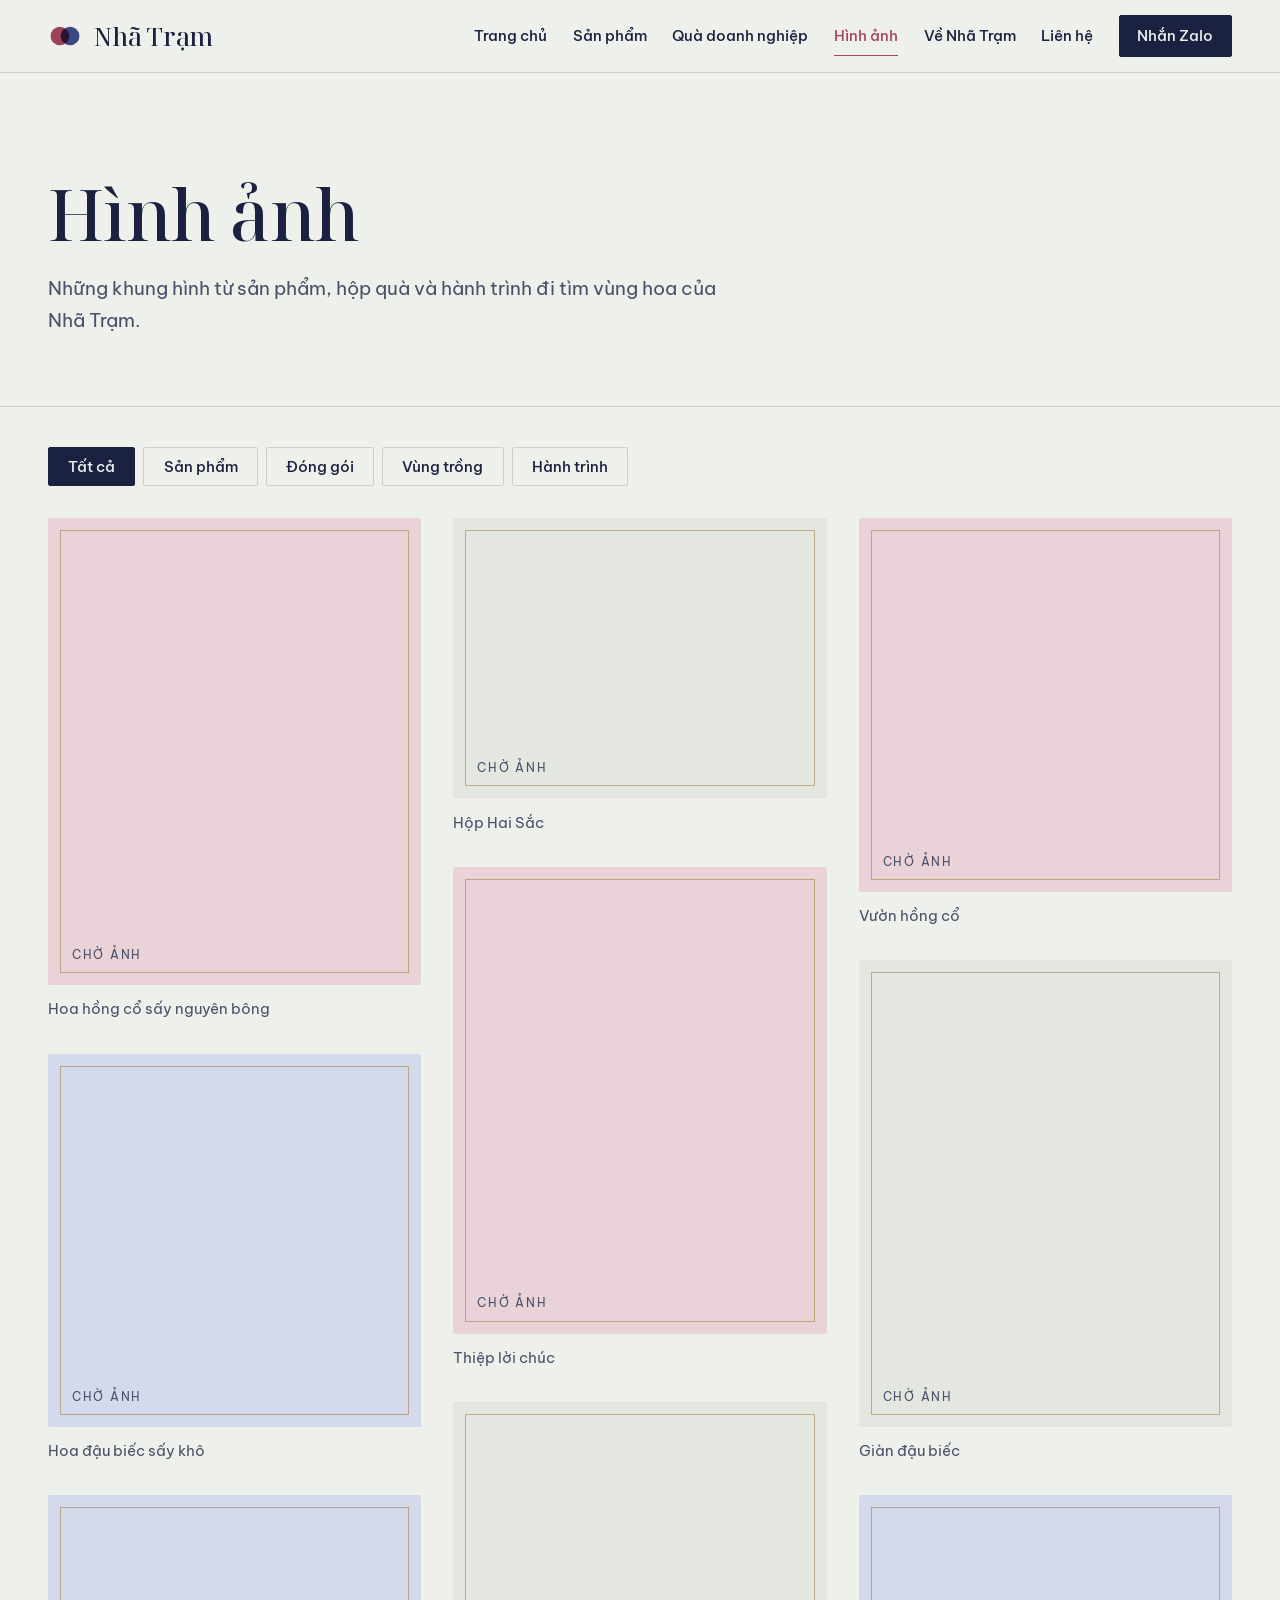
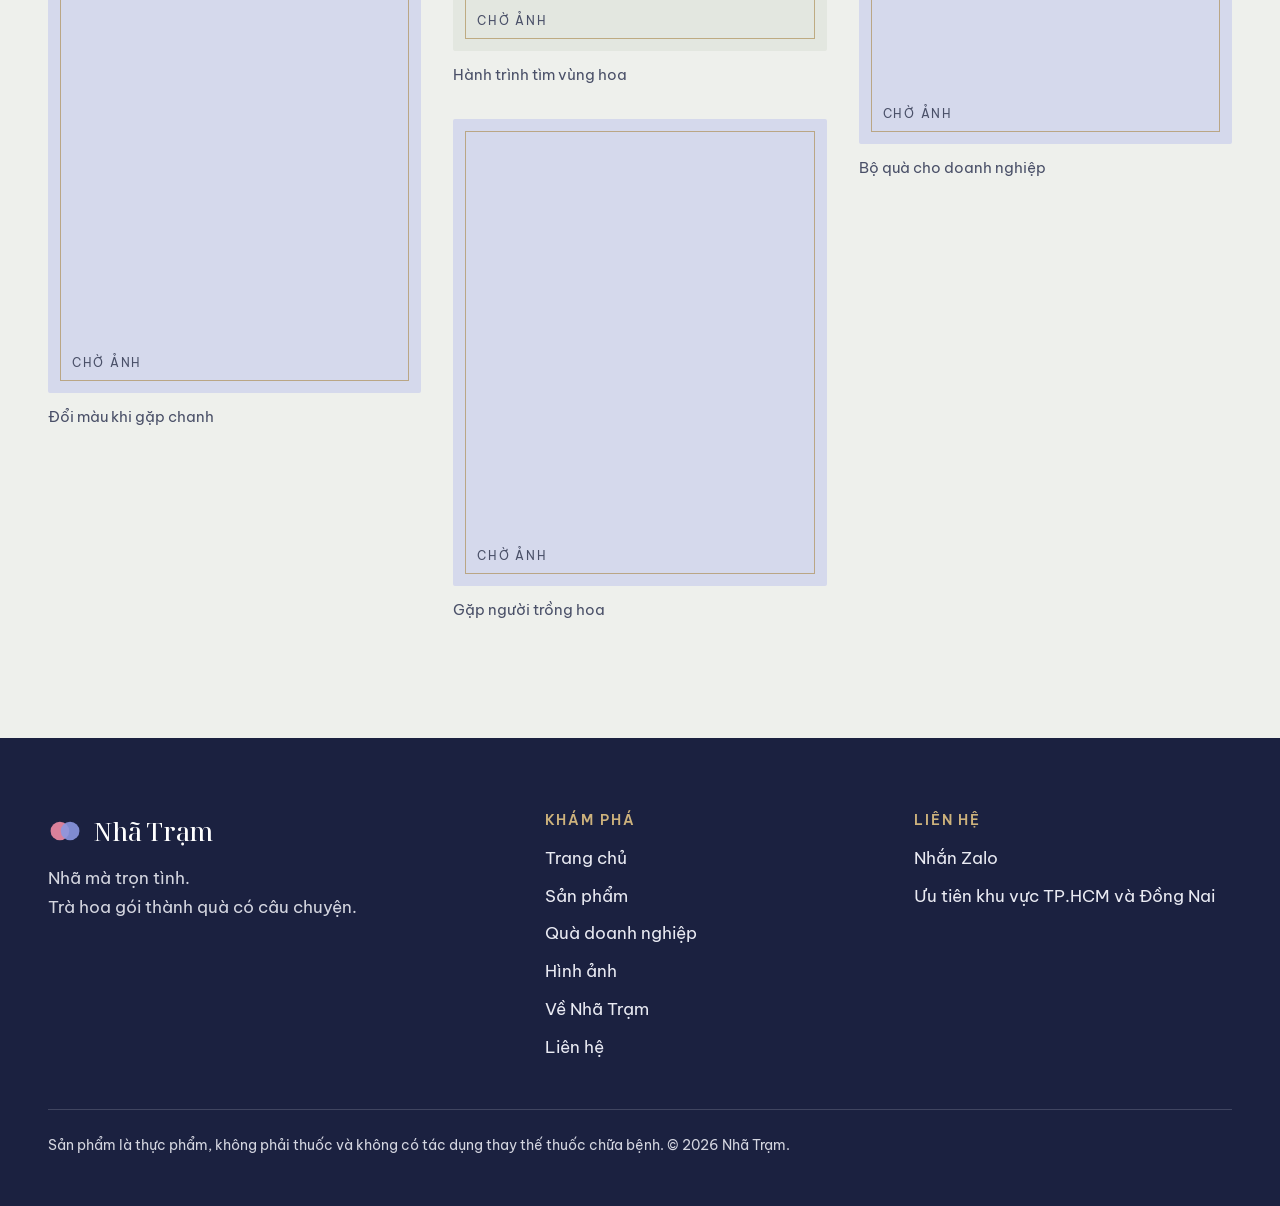
==== hinh-anh.html @ 6c9ca7e7 "Thêm website Nhã Trạm (6 trang) Co-Authored-By: Claude Sonnet 5.5 <noreply@anthropic.com> Claude-Ses" ====
<!doctype html>
<html lang="vi">
<head>
<meta charset="utf-8">
<meta name="viewport" content="width=device-width,initial-scale=1">
<title>Hình ảnh · Nhã Trạm</title>
<meta name="description" content="Hình ảnh sản phẩm, hộp quà và hành trình của Nhã Trạm.">
<meta name="theme-color" content="#EEF0EC">
<link rel="icon" href="data:image/svg+xml,%3Csvg xmlns='http://www.w3.org/2000/svg' viewBox='0 0 40 40'%3E%3Ccircle cx='14' cy='20' r='11' fill='%23A5455F'/%3E%3Ccircle cx='26' cy='20' r='11' fill='%232F3A86' fill-opacity='.85'/%3E%3C/svg%3E">
<link rel="preconnect" href="https://fonts.googleapis.com"><link rel="preconnect" href="https://fonts.gstatic.com" crossorigin>
<link rel="stylesheet" href="https://fonts.googleapis.com/css2?family=Be+Vietnam+Pro:wght@400;500;600&family=Noto+Serif+Display:ital,wght@0,400;0,500;0,600;1,400;1,500&display=swap">
<link rel="stylesheet" href="css/main.css">
</head>
<body>
<a class="skip" href="#main">Bỏ qua điều hướng</a>
<header class="site-header"><div class="wrap bar">
  <a class="brand" href="index.html" aria-label="Nhã Trạm, về trang chủ"><svg viewBox="0 0 40 40" width="34" height="34" aria-hidden="true"><circle cx="14" cy="20" r="11" fill="#A5455F" style="mix-blend-mode:multiply"/><circle cx="26" cy="20" r="11" fill="#2F3A86" style="mix-blend-mode:multiply" opacity=".92"/></svg><span>Nhã Trạm</span></a>
  <button class="menu-btn" aria-expanded="false" aria-controls="nav" aria-label="Mở menu"><svg viewBox="0 0 24 24" fill="none" stroke="currentColor" stroke-width="1.6" stroke-linecap="round" aria-hidden="true"><path d="M4 8h16M4 16h16"/></svg></button>
  <nav class="nav" id="nav" aria-label="Điều hướng chính"><a href="index.html">Trang chủ</a><a href="san-pham.html">Sản phẩm</a><a href="qua-doanh-nghiep.html">Quà doanh nghiệp</a><a href="hinh-anh.html" aria-current="page">Hình ảnh</a><a href="ve-nha-tram.html">Về Nhã Trạm</a><a href="lien-he.html">Liên hệ</a><a class="btn" href="lien-he.html#soan-tin" data-zalo>Nhắn Zalo</a></nav>
</div></header>
<main id="main">

<section class="page-head"><div class="wrap"><h1>Hình ảnh</h1>
  <p class="lede">Những khung hình từ sản phẩm, hộp quà và hành trình đi tìm vùng hoa của Nhã Trạm.</p></div></section>
<section class="section" style="padding-top:2.5rem"><div class="wrap">
  <div class="filters" role="group" aria-label="Lọc hình ảnh">
    <button data-f="all" aria-pressed="true">Tất cả</button><button data-f="sp" aria-pressed="false">Sản phẩm</button><button data-f="dg" aria-pressed="false">Đóng gói</button><button data-f="vt" aria-pressed="false">Vùng trồng</button><button data-f="ht" aria-pressed="false">Hành trình</button>
  </div>
  <div class="gallery"><figure data-c="sp"><div class="frame t-rose" style="--ar:4/5"><img src="images/g-hong-co.jpg" alt="Hoa hồng cổ sấy nguyên bông" loading="lazy" onerror="this.remove()"><span class="slot">Chờ ảnh</span></div><figcaption class="cap">Hoa hồng cổ sấy nguyên bông</figcaption></figure><figure data-c="sp"><div class="frame t-biec" style="--ar:1/1"><img src="images/g-dau-biec.jpg" alt="Hoa đậu biếc sấy khô" loading="lazy" onerror="this.remove()"><span class="slot">Chờ ảnh</span></div><figcaption class="cap">Hoa đậu biếc sấy khô</figcaption></figure><figure data-c="sp"><div class="frame t-biec" style="--ar:3/4"><img src="images/g-doi-mau.jpg" alt="Đổi màu khi gặp chanh" loading="lazy" onerror="this.remove()"><span class="slot">Chờ ảnh</span></div><figcaption class="cap">Đổi màu khi gặp chanh</figcaption></figure><figure data-c="dg"><div class="frame t-mist" style="--ar:4/3"><img src="images/g-hop.jpg" alt="Hộp Hai Sắc" loading="lazy" onerror="this.remove()"><span class="slot">Chờ ảnh</span></div><figcaption class="cap">Hộp Hai Sắc</figcaption></figure><figure data-c="dg"><div class="frame t-rose" style="--ar:4/5"><img src="images/g-thiep.jpg" alt="Thiệp lời chúc" loading="lazy" onerror="this.remove()"><span class="slot">Chờ ảnh</span></div><figcaption class="cap">Thiệp lời chúc</figcaption></figure><figure data-c="ht"><div class="frame t-mist" style="--ar:3/2"><img src="images/g-vlog-1.jpg" alt="Hành trình tìm vùng hoa" loading="lazy" onerror="this.remove()"><span class="slot">Chờ ảnh</span></div><figcaption class="cap">Hành trình tìm vùng hoa</figcaption></figure><figure data-c="ht"><div class="frame t-biec" style="--ar:4/5"><img src="images/g-vlog-2.jpg" alt="Gặp người trồng hoa" loading="lazy" onerror="this.remove()"><span class="slot">Chờ ảnh</span></div><figcaption class="cap">Gặp người trồng hoa</figcaption></figure><figure data-c="vt"><div class="frame t-rose" style="--ar:1/1"><img src="images/g-vuon-hong.jpg" alt="Vườn hồng cổ" loading="lazy" onerror="this.remove()"><span class="slot">Chờ ảnh</span></div><figcaption class="cap">Vườn hồng cổ</figcaption></figure><figure data-c="vt"><div class="frame t-mist" style="--ar:4/5"><img src="images/g-gian-dau.jpg" alt="Giàn đậu biếc" loading="lazy" onerror="this.remove()"><span class="slot">Chờ ảnh</span></div><figcaption class="cap">Giàn đậu biếc</figcaption></figure><figure data-c="dg"><div class="frame t-biec" style="--ar:3/2"><img src="images/g-doanh-nghiep.jpg" alt="Bộ quà cho doanh nghiệp" loading="lazy" onerror="this.remove()"><span class="slot">Chờ ảnh</span></div><figcaption class="cap">Bộ quà cho doanh nghiệp</figcaption></figure></div>
</div></section>
<dialog class="lb" id="lb" aria-label="Xem ảnh"><button aria-label="Đóng">×</button><img alt=""><p></p></dialog>
</main>
<footer class="site-footer on-dark"><div class="wrap">
  <div class="foot-grid">
    <div><a class="brand" href="index.html"><svg viewBox="0 0 40 40" width="34" height="34" aria-hidden="true"><circle cx="14" cy="20" r="11" fill="#A5455F" style="mix-blend-mode:multiply"/><circle cx="26" cy="20" r="11" fill="#2F3A86" style="mix-blend-mode:multiply" opacity=".92"/></svg><span>Nhã Trạm</span></a><p>Nhã mà trọn tình.<br>Trà hoa gói thành quà có câu chuyện.</p></div>
    <div><h4>Khám phá</h4><ul><li><a href="index.html">Trang chủ</a></li><li><a href="san-pham.html">Sản phẩm</a></li><li><a href="qua-doanh-nghiep.html">Quà doanh nghiệp</a></li><li><a href="hinh-anh.html">Hình ảnh</a></li><li><a href="ve-nha-tram.html">Về Nhã Trạm</a></li><li><a href="lien-he.html">Liên hệ</a></li></ul></div>
    <div><h4>Liên hệ</h4><ul>
      <li><a href="lien-he.html#soan-tin" data-zalo>Nhắn Zalo</a></li>
      <li><a href="#" data-messenger>Messenger</a></li>
      <li><a href="#" data-phone></a></li>
      <li><a href="#" data-email></a></li>
      <li>Ưu tiên khu vực TP.HCM và Đồng Nai</li></ul></div>
  </div>
  <p class="legal">Sản phẩm là thực phẩm, không phải thuốc và không có tác dụng thay thế thuốc chữa bệnh. © <span id="year">2026</span> Nhã Trạm.</p>
</div></footer>
<script src="js/config.js"></script>
<script src="js/main.js"></script>
</body>
</html>
---- css/main.css ----
:root{
  --mist:#EEF0EC; --mist-2:#E3E7E0; --paper:#F8F9F6;
  --ink:#1B2140; --ink-2:#4A5068; --ink-soft:#E9EAF2;
  --rose:#A5455F; --rose-tint:#E9D3D8; --rose-text:#FBEAEE;
  --biec:#2F3A86; --biec-tint:#D5D9EC; --biec-text:#E4E7F7;
  --brass:#B0925A; --brass-light:#CDB27C;
  --rule:rgba(27,33,64,.16);
  --serif:"Noto Serif Display","Noto Serif",Georgia,serif;
  --sans:"Be Vietnam Pro",system-ui,-apple-system,"Segoe UI",Roboto,sans-serif;
  --gutter:clamp(1.25rem,4vw,3rem);
  --ease:cubic-bezier(.16,1,.3,1);
}
*,*::before,*::after{box-sizing:border-box}
html{scroll-behavior:smooth;scrollbar-color:var(--brass) var(--mist);-webkit-text-size-adjust:100%}
body{margin:0;background:var(--mist);color:var(--ink);font:400 1.0625rem/1.7 var(--sans);-webkit-font-smoothing:antialiased}
::selection{background:var(--rose);color:#fff}
img,svg{display:block;max-width:100%}
a{color:inherit;text-underline-offset:.22em;text-decoration-thickness:1px}
:focus-visible{outline:2px solid var(--biec);outline-offset:3px;border-radius:2px}
.on-dark :focus-visible{outline-color:var(--brass-light)}
.skip{position:absolute;left:1rem;top:-4rem;background:var(--ink);color:var(--mist);padding:.6rem 1rem;z-index:100}
.skip:focus{top:1rem}
.wrap{width:min(100% - 2*var(--gutter),1200px);margin-inline:auto}
.narrow{width:min(100% - 2*var(--gutter),760px);margin-inline:auto}

/* type */
h1,h2,h3{font-family:var(--serif);font-weight:500;line-height:1.12;margin:0;color:inherit;text-wrap:balance;letter-spacing:-.01em}
h1{font-size:clamp(2.6rem,6.2vw,5.25rem)}
h2{font-size:clamp(1.9rem,3.8vw,3rem)}
h3{font-size:clamp(1.35rem,2vw,1.65rem);line-height:1.25}
p{margin:0 0 1.1em;max-width:62ch;text-wrap:pretty}
.lede{font-size:clamp(1.1rem,1.5vw,1.3rem);line-height:1.65;color:var(--ink-2);max-width:54ch}
.on-dark .lede,.on-rose .lede,.on-biec .lede{color:inherit;opacity:.92}
em.accent{font-style:italic;color:var(--rose)}
.section{padding-block:clamp(4rem,9vw,8rem)}
.section-head{max-width:46rem;margin-bottom:clamp(2rem,4vw,3.5rem)}
.section-head p{margin-top:1rem;color:var(--ink-2)}

/* buttons */
.btn{display:inline-flex;align-items:center;gap:.6rem;min-height:3rem;padding:.7rem 1.5rem;border-radius:2px;font:500 1rem/1.2 var(--sans);text-decoration:none;border:1px solid var(--ink);background:var(--ink);color:var(--mist);cursor:pointer;transition:background .25s var(--ease),color .25s var(--ease),border-color .25s var(--ease),transform .25s var(--ease)}
.btn:hover{background:var(--rose);border-color:var(--rose)}
.btn:active{transform:translateY(1px)}
.btn.ghost{background:transparent;color:var(--ink)}
.btn.ghost:hover{background:var(--ink);color:var(--mist);border-color:var(--ink)}
.on-dark .btn,.on-rose .btn,.on-biec .btn{background:var(--mist);color:var(--ink);border-color:var(--mist)}
.on-dark .btn:hover,.on-rose .btn:hover,.on-biec .btn:hover{background:var(--brass-light);border-color:var(--brass-light)}
.on-dark .btn.ghost,.on-rose .btn.ghost,.on-biec .btn.ghost{background:transparent;color:inherit;border-color:currentColor}
.on-dark .btn.ghost:hover,.on-rose .btn.ghost:hover,.on-biec .btn.ghost:hover{background:var(--mist);color:var(--ink);border-color:var(--mist)}
.btn svg{width:1.1em;height:1.1em;flex:none}
.actions{display:flex;flex-wrap:wrap;gap:.75rem;margin-top:2rem}
.textlink{display:inline-flex;align-items:center;gap:.5rem;font-weight:500;text-decoration:none;border-bottom:1px solid currentColor;padding-bottom:.15rem}
.textlink:hover{color:var(--rose)}
.on-dark .textlink:hover,.on-rose .textlink:hover,.on-biec .textlink:hover{color:var(--brass-light)}

/* header */
.site-header{position:sticky;top:0;z-index:50;background:rgba(238,240,236,.94);backdrop-filter:blur(10px);border-bottom:1px solid var(--rule)}
.bar{display:flex;align-items:center;justify-content:space-between;gap:1.5rem;min-height:4.5rem}
.brand{display:flex;align-items:center;gap:.7rem;text-decoration:none;font:500 1.55rem/1 var(--serif);letter-spacing:-.01em}
.brand svg{width:34px;height:34px}
.nav{display:flex;align-items:center;gap:clamp(1rem,2vw,2rem)}
.nav a{text-decoration:none;font-size:.95rem;font-weight:500;padding:.4rem 0;border-bottom:1px solid transparent}
.nav a:hover{border-color:var(--ink)}
.nav a[aria-current="page"]{border-color:var(--rose);color:var(--rose)}
.nav .btn{padding:.55rem 1.1rem;min-height:2.6rem;font-size:.95rem;border-bottom:1px solid var(--ink)}
.nav .btn:hover{border-color:var(--rose)}
.menu-btn{display:none;background:none;border:1px solid var(--ink);border-radius:2px;width:2.8rem;height:2.8rem;cursor:pointer;color:var(--ink);align-items:center;justify-content:center}
.menu-btn svg{width:22px;height:22px}
@media (max-width:1020px){
  .menu-btn{display:inline-flex}
  .nav{position:absolute;left:0;right:0;top:100%;flex-direction:column;align-items:stretch;gap:0;background:var(--mist);border-bottom:1px solid var(--rule);padding:.5rem var(--gutter) 1.5rem;display:none}
  .nav.open{display:flex}
  .nav a{padding:.95rem 0;border-bottom:1px solid var(--rule);font-size:1.05rem}
  .nav .btn{margin-top:1rem;justify-content:center}
}

/* hero */
.hero{position:relative;overflow:hidden;padding-block:clamp(3rem,7vw,6rem) clamp(4rem,8vw,7rem)}
.hero-grid{display:grid;grid-template-columns:1.1fr .9fr;gap:clamp(2rem,5vw,5rem);align-items:center}
.hero h1{margin-bottom:1.5rem}
.hero .note{margin-top:1.5rem;font-size:.95rem;color:var(--ink-2)}
.stamp{width:min(100%,520px);margin-inline:auto;aspect-ratio:1;position:relative}
.stamp svg{width:100%;height:100%;overflow:visible}
.ring-text{font:500 21px var(--sans);letter-spacing:.2em;fill:var(--ink)}
.ring-rot{transform-origin:260px 260px;animation:spin 140s linear infinite}
.c-rose{fill:var(--rose);mix-blend-mode:multiply;transform-box:fill-box;transform-origin:center;animation:toL 1.6s var(--ease) both .2s}
.c-biec{fill:var(--biec);mix-blend-mode:multiply;opacity:.92;transform-box:fill-box;transform-origin:center;animation:toR 1.6s var(--ease) both .2s}
@keyframes spin{to{transform:rotate(360deg)}}
@keyframes toL{from{transform:translateX(66px)}to{transform:none}}
@keyframes toR{from{transform:translateX(-66px)}to{transform:none}}
.waves{position:absolute;left:0;right:0;bottom:0;height:46px;color:var(--ink);opacity:.5}
.waves svg{width:100%;height:100%}
@media (max-width:860px){.hero-grid{grid-template-columns:1fr}.stamp{max-width:380px;order:-1;margin-bottom:.5rem}}
@media (prefers-reduced-motion:reduce){.ring-rot,.c-rose,.c-biec{animation:none}html{scroll-behavior:auto}}

/* two tea panels */
.panels{display:grid;grid-template-columns:1fr 1fr}
.panel{padding:clamp(2.2rem,5vw,4.5rem);min-height:26rem;display:flex;flex-direction:column;justify-content:flex-end;position:relative;overflow:hidden}
.on-rose{background:var(--rose);color:var(--rose-text)}
.on-biec{background:var(--biec);color:var(--biec-text)}
.panel h3{font-size:clamp(1.9rem,3.2vw,2.75rem);margin-bottom:.8rem}
.panel p{margin-bottom:1.6rem}
.panel .dot{position:absolute;top:clamp(1.5rem,3vw,2.5rem);right:clamp(1.5rem,3vw,2.5rem);width:clamp(5rem,10vw,8rem);aspect-ratio:1;border-radius:50%;border:1px solid currentColor;opacity:.55}
.panel .dot::after{content:"";position:absolute;inset:14%;border-radius:50%;border:1px solid currentColor}
.combo-row{display:flex;flex-wrap:wrap;align-items:center;justify-content:space-between;gap:1rem 2rem;padding:1.6rem var(--gutter);background:var(--ink);color:var(--ink-soft)}
.combo-row p{margin:0;max-width:none}
.combo-row strong{font-family:var(--serif);font-weight:500;font-size:1.25rem;color:#fff;margin-right:.6rem}
@media (max-width:820px){.panels{grid-template-columns:1fr}.panel{min-height:20rem}}

/* editorial rows */
.rows{border-top:1px solid var(--rule)}
.row{display:grid;grid-template-columns:minmax(0,.9fr) minmax(0,1.4fr);gap:1rem clamp(1.5rem,5vw,5rem);padding-block:1.9rem;border-bottom:1px solid var(--rule)}
.row h3{font-size:clamp(1.3rem,2vw,1.7rem)}
.row p{margin:0;color:var(--ink-2)}
@media (max-width:720px){.row{grid-template-columns:1fr}}

/* dark story */
.on-dark{background:var(--ink);color:var(--ink-soft)}
.on-dark h2{color:#fff}
.story{display:grid;grid-template-columns:1fr 1fr;gap:clamp(2rem,6vw,6rem);align-items:center}
.story .mark{width:min(100%,380px);justify-self:center;color:var(--brass-light)}
.on-dark .section-head p{color:inherit}
@media (max-width:820px){.story{grid-template-columns:1fr}.story .mark{max-width:240px;justify-self:start}}

/* steps */
.steps{list-style:none;margin:0;padding:0;display:grid;grid-template-columns:repeat(3,1fr);gap:clamp(1.5rem,4vw,3rem);counter-reset:s}
.steps li{counter-increment:s;border-top:1px solid var(--ink);padding-top:1.2rem}
.steps li::before{content:counter(s);display:block;font:400 2.4rem/1 var(--serif);color:var(--rose);margin-bottom:.8rem}
.steps h3{margin-bottom:.5rem;font-size:1.35rem}
.steps p{color:var(--ink-2);margin:0}
@media (max-width:760px){.steps{grid-template-columns:1fr}}

/* corporate strip */
.strip{display:grid;grid-template-columns:1.1fr 1fr;gap:clamp(2rem,6vw,6rem);align-items:center}
.ticks{list-style:none;margin:0 0 1.5rem;padding:0}
.ticks li{padding:.85rem 0 .85rem 2rem;border-bottom:1px solid var(--rule);position:relative}
.ticks li::before{content:"";position:absolute;left:0;top:1.35rem;width:.9rem;height:1px;background:var(--rose)}
@media (max-width:820px){.strip{grid-template-columns:1fr}}

/* frames (image slots) */
.frame{position:relative;margin:0;background:var(--tone,var(--mist-2));aspect-ratio:var(--ar,4/5);overflow:hidden;border-radius:2px}
.frame::before{content:"";position:absolute;inset:12px;border:1px solid rgba(176,146,90,.7);pointer-events:none}
.frame .slot{position:absolute;left:24px;bottom:20px;font-size:.78rem;letter-spacing:.14em;text-transform:uppercase;color:var(--ink-2)}
.frame img{position:absolute;inset:0;width:100%;height:100%;object-fit:cover}
.frame:has(img)::before,.frame:has(img) .slot{display:none}
.t-rose{--tone:var(--rose-tint)}.t-biec{--tone:var(--biec-tint)}.t-mist{--tone:var(--mist-2)}
.cap{margin-top:.7rem;font-size:.93rem;color:var(--ink-2)}
.trio{display:grid;grid-template-columns:repeat(3,1fr);gap:clamp(1rem,2.5vw,2rem);align-items:start}
.trio .frame:nth-child(2){margin-top:2.5rem}
@media (max-width:700px){.trio{grid-template-columns:1fr 1fr}.trio figure:nth-child(3){display:none}.trio .frame:nth-child(2){margin-top:1.5rem}}

/* page head */
.page-head{padding-block:clamp(3.5rem,8vw,6.5rem) clamp(2rem,4vw,3rem);border-bottom:1px solid var(--rule)}
.page-head h1{font-size:clamp(2.4rem,5.5vw,4.5rem);margin-bottom:1.2rem}

/* product detail */
.product{display:grid;grid-template-columns:.9fr 1.1fr;gap:clamp(2rem,6vw,6rem);align-items:start;padding-block:clamp(3rem,7vw,6rem);border-bottom:1px solid var(--rule)}
.product.rev .frame{order:2}
.product .info h2{margin-bottom:.6rem}
.product .tagline{font-family:var(--serif);font-style:italic;font-size:1.3rem;color:var(--rose);margin-bottom:1.5rem}
.product.biec .tagline{color:var(--biec)}
dl.facts{margin:1.5rem 0;border-top:1px solid var(--rule)}
dl.facts div{display:grid;grid-template-columns:8.5rem 1fr;gap:1rem;padding:.85rem 0;border-bottom:1px solid var(--rule)}
dl.facts dt{font-weight:600;font-size:.95rem}
dl.facts dd{margin:0;color:var(--ink-2)}
@media (max-width:820px){.product{grid-template-columns:1fr}.product.rev .frame{order:0}.product .frame{max-width:420px}}
@media (max-width:480px){dl.facts div{grid-template-columns:1fr;gap:.2rem}}

.brew{display:grid;grid-template-columns:repeat(2,1fr);gap:clamp(2rem,5vw,5rem)}
.brew h3{margin-bottom:1rem}
@media (max-width:760px){.brew{grid-template-columns:1fr}}

.soon{display:flex;flex-wrap:wrap;gap:.6rem;margin:1.5rem 0 0;padding:0;list-style:none}
.soon li{padding:.5rem 1.1rem;border:1px solid var(--rule);border-radius:2px;background:var(--paper)}

details{border-bottom:1px solid var(--rule)}
details:first-of-type{border-top:1px solid var(--rule)}
summary{cursor:pointer;list-style:none;display:flex;justify-content:space-between;align-items:center;gap:1rem;padding:1.3rem 0;font:500 1.15rem/1.4 var(--serif)}
summary::-webkit-details-marker{display:none}
summary::after{content:"+";font:300 1.6rem/1 var(--sans);color:var(--rose);transition:transform .3s var(--ease)}
details[open] summary::after{transform:rotate(45deg)}
details p{color:var(--ink-2);padding-bottom:1.3rem;margin:0}

/* gallery */
.filters{display:flex;flex-wrap:wrap;gap:.5rem;margin-bottom:2rem}
.filters button{font:500 .95rem/1 var(--sans);padding:.7rem 1.2rem;border:1px solid var(--rule);background:transparent;color:var(--ink);border-radius:2px;cursor:pointer;transition:all .2s}
.filters button:hover{border-color:var(--ink)}
.filters button[aria-pressed="true"]{background:var(--ink);color:var(--mist);border-color:var(--ink)}
.gallery{columns:3;column-gap:clamp(1rem,2.5vw,2rem)}
.gallery figure{margin:0 0 clamp(1rem,2.5vw,2rem);break-inside:avoid}
.gallery figure[hidden]{display:none}
.gallery .frame{cursor:default}
.gallery .frame:has(img){cursor:zoom-in}
@media (max-width:900px){.gallery{columns:2}}
@media (max-width:520px){.gallery{columns:1}}
dialog.lb{border:0;padding:0;background:transparent;max-width:min(92vw,1100px);max-height:92vh;overflow:visible}
dialog.lb::backdrop{background:rgba(27,33,64,.88)}
dialog.lb img{max-height:82vh;width:auto;max-width:100%;margin-inline:auto;border-radius:2px}
dialog.lb p{color:#fff;text-align:center;margin:1rem auto 0}
dialog.lb button{position:absolute;right:0;top:-3rem;background:var(--mist);border:0;border-radius:2px;width:2.6rem;height:2.6rem;font-size:1.4rem;cursor:pointer}

/* about */
.twocol{display:grid;grid-template-columns:.8fr 1.2fr;gap:clamp(2rem,6vw,6rem);align-items:start}
@media (max-width:820px){.twocol{grid-template-columns:1fr}}
.principles{list-style:none;margin:0;padding:0;border-top:1px solid var(--rule)}
.principles li{padding:1.3rem 0;border-bottom:1px solid var(--rule)}
.principles strong{display:block;font:500 1.25rem/1.3 var(--serif);margin-bottom:.3rem}
.principles span{color:var(--ink-2)}

/* form */
.formwrap{display:grid;grid-template-columns:.8fr 1.2fr;gap:clamp(2rem,6vw,6rem);align-items:start}
@media (max-width:860px){.formwrap{grid-template-columns:1fr}}
form.compose{display:grid;gap:1.2rem}
.field{display:grid;gap:.4rem}
.field label{font-weight:600;font-size:.95rem}
.field input,.field select,.field textarea{font:400 1rem/1.5 var(--sans);color:var(--ink);padding:.8rem 1rem;border:1px solid rgba(27,33,64,.4);border-radius:2px;background:var(--paper);width:100%;min-height:3rem}
.field textarea{min-height:7rem;resize:vertical}
.field input:focus,.field select:focus,.field textarea:focus{outline:2px solid var(--biec);outline-offset:1px;border-color:var(--biec)}
.two{display:grid;grid-template-columns:1fr 1fr;gap:1.2rem}
@media (max-width:560px){.two{grid-template-columns:1fr}}
.result{display:none;margin-top:1.5rem;padding:1.4rem;background:var(--paper);border:1px solid var(--rule);border-radius:2px}
.result.show{display:block}
.result pre{white-space:pre-wrap;font:400 .98rem/1.6 var(--sans);margin:0 0 1rem}
.result .actions{margin-top:0}
.channels{list-style:none;margin:0;padding:0;border-top:1px solid var(--rule)}
.channels li{padding:1.1rem 0;border-bottom:1px solid var(--rule)}
.channels strong{display:block;font:500 1.15rem/1.3 var(--serif)}
.channels span{color:var(--ink-2)}

/* footer */
.site-footer{background:var(--ink);color:var(--ink-soft);padding-block:clamp(3rem,6vw,5rem) 2rem}
.foot-grid{display:grid;grid-template-columns:1.4fr 1fr 1fr;gap:clamp(1.5rem,4vw,4rem)}
.site-footer .brand{color:#fff;margin-bottom:1rem}
.site-footer h4{font:600 .85rem/1 var(--sans);letter-spacing:.14em;text-transform:uppercase;color:var(--brass-light);margin:0 0 1rem}
.site-footer ul{list-style:none;margin:0;padding:0;display:grid;gap:.55rem}
.site-footer a{text-decoration:none;color:var(--ink-soft)}
.site-footer a:hover{color:var(--brass-light);text-decoration:underline}
.site-footer p{color:var(--ink-soft);opacity:.9}
.legal{margin-top:3rem;padding-top:1.5rem;border-top:1px solid rgba(233,234,242,.2);font-size:.88rem;opacity:.85;max-width:none}
@media (max-width:760px){.foot-grid{grid-template-columns:1fr}}

/* reveal */
@media (prefers-reduced-motion:no-preference){
  .js .reveal{opacity:0;transform:translateY(18px);transition:opacity .9s var(--ease),transform .9s var(--ease)}
  .js .reveal.in{opacity:1;transform:none}
}

.site-footer .brand circle{mix-blend-mode:normal!important}
.site-footer .brand circle:first-child{fill:#D9809A}
.site-footer .brand circle:last-child{fill:#8B97E0;opacity:.9}
@media (max-width:860px){.stamp{max-width:300px}.hero{padding-top:2rem}}
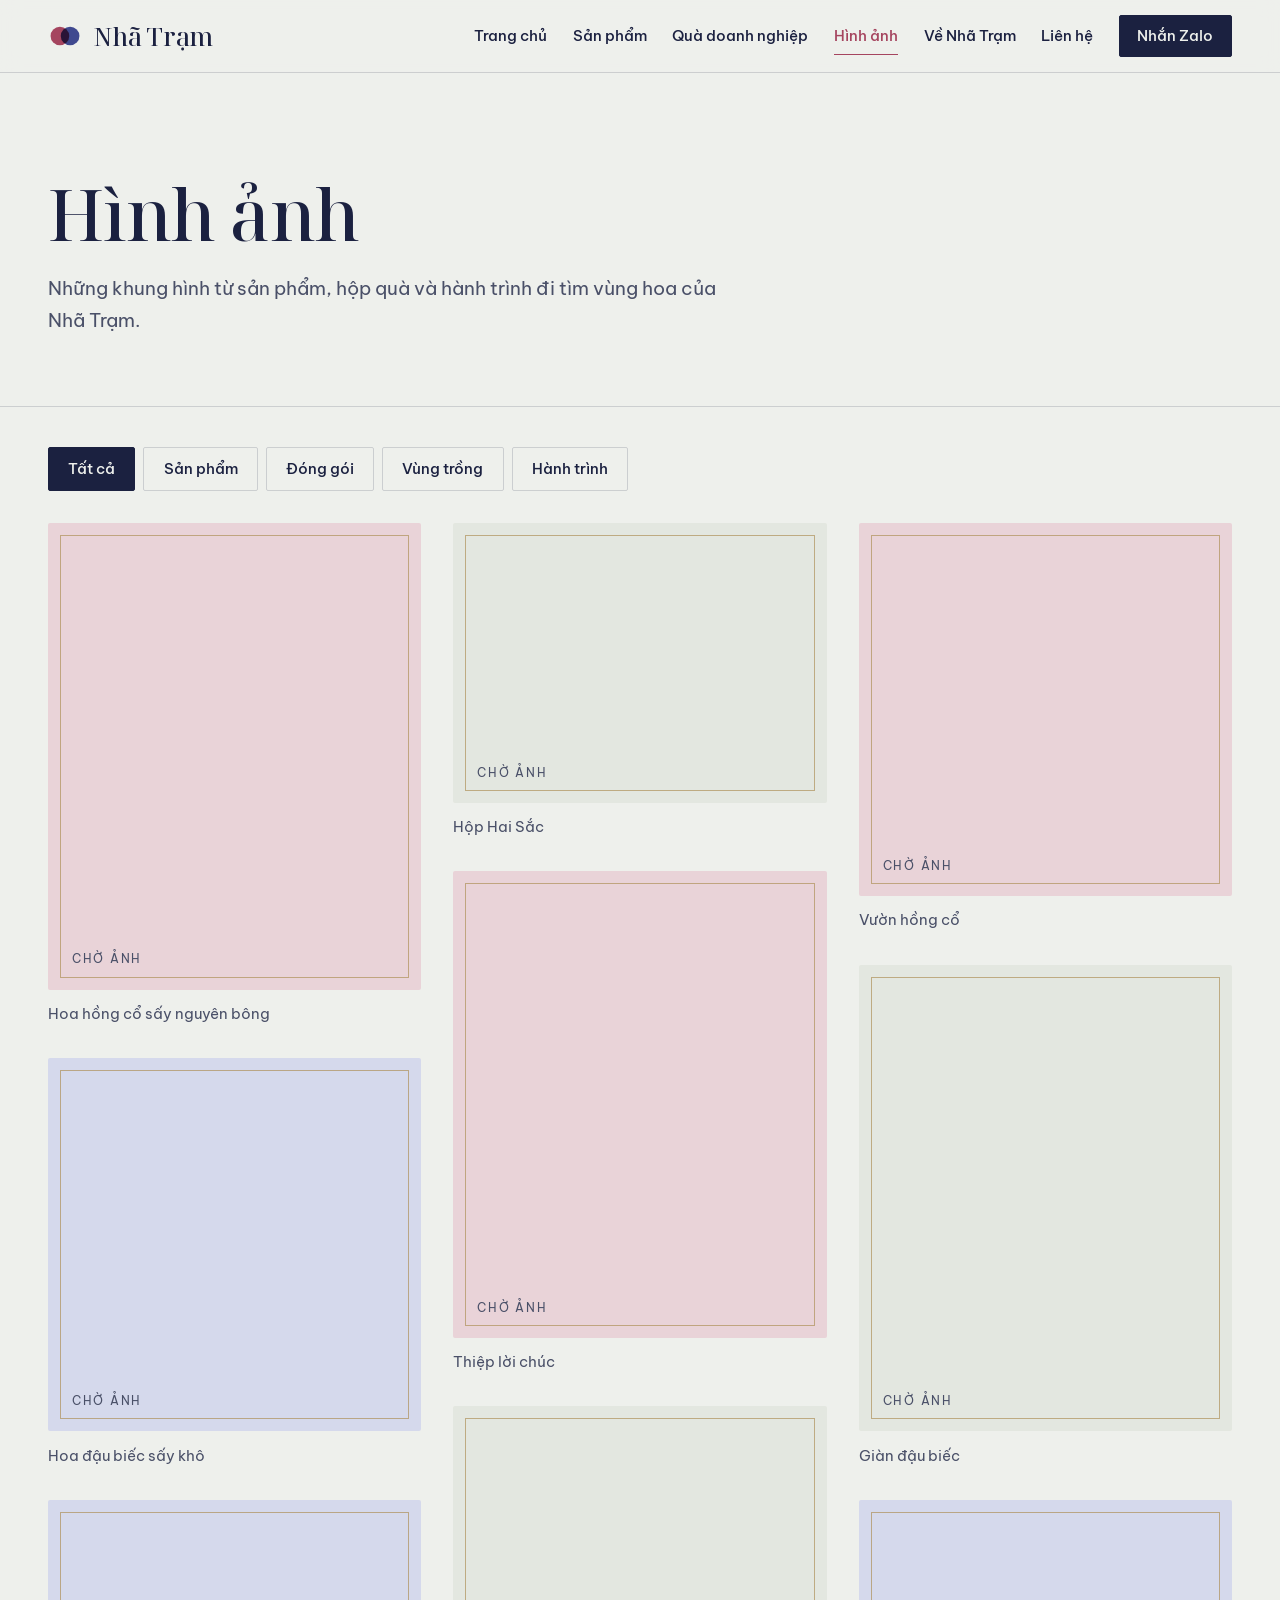
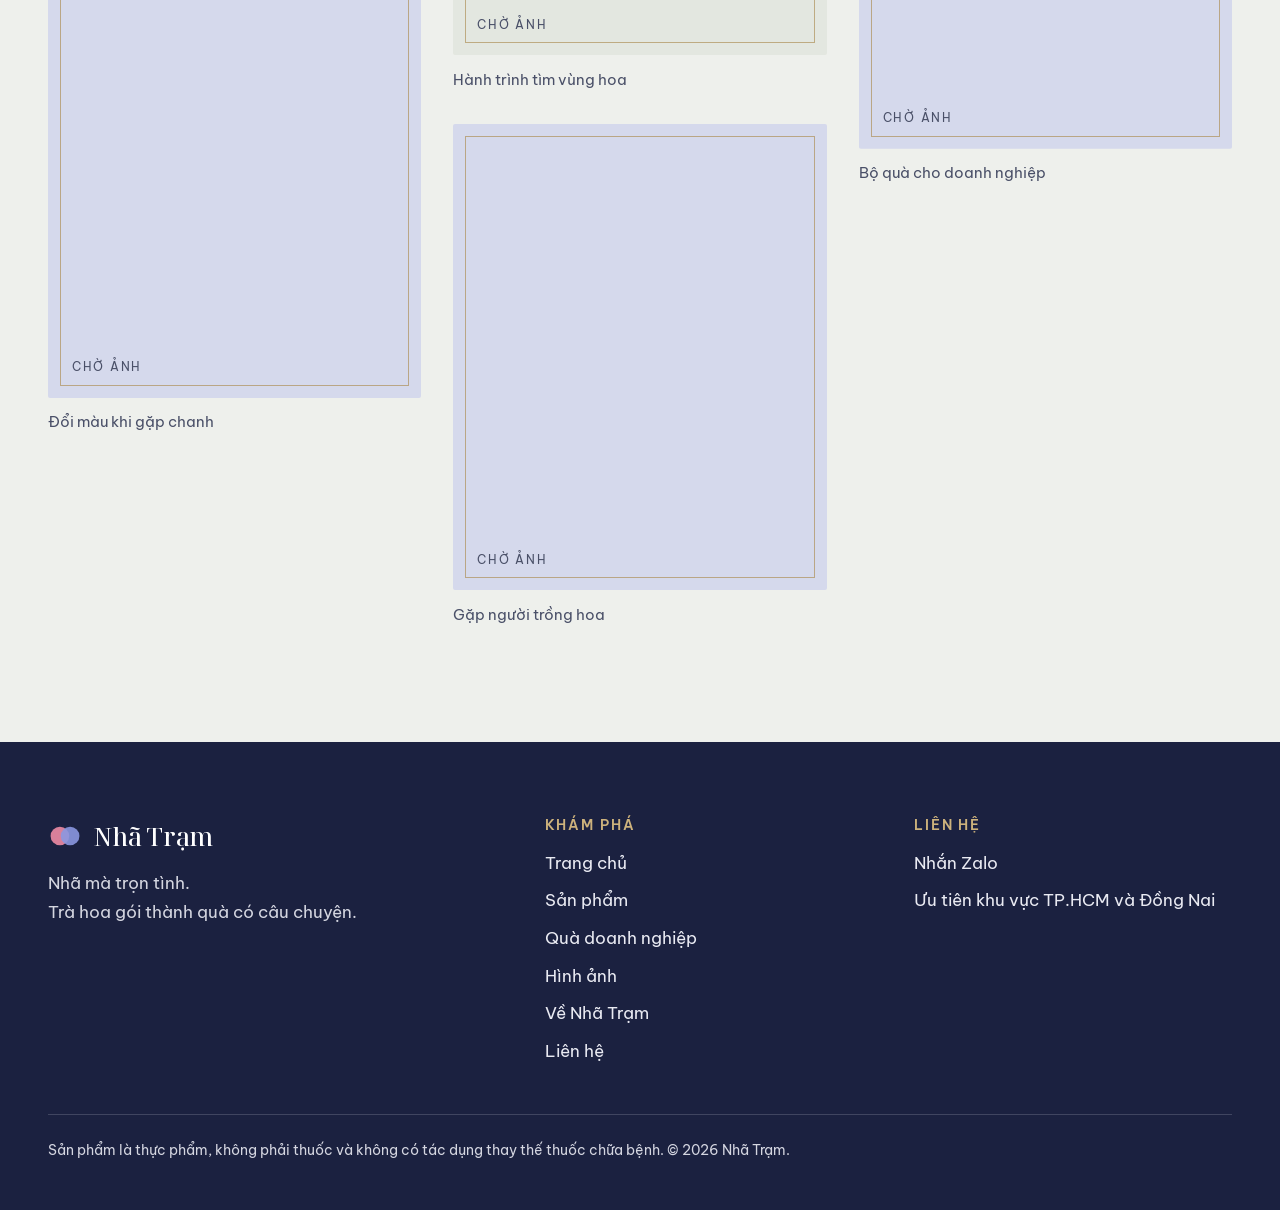
==== commit c71409a9: "Thêm hiệu ứng chuyển động, hover và chuyển trang Co-Authored-By: Claude Sonnet 5.5 <noreply@anthropi" ====
--- a/hinh-anh.html
+++ b/hinh-anh.html
@@ -15,7 +15,7 @@
 <a class="skip" href="#main">Bỏ qua điều hướng</a>
 <header class="site-header"><div class="wrap bar">
   <a class="brand" href="index.html" aria-label="Nhã Trạm, về trang chủ"><svg viewBox="0 0 40 40" width="34" height="34" aria-hidden="true"><circle cx="14" cy="20" r="11" fill="#A5455F" style="mix-blend-mode:multiply"/><circle cx="26" cy="20" r="11" fill="#2F3A86" style="mix-blend-mode:multiply" opacity=".92"/></svg><span>Nhã Trạm</span></a>
-  <button class="menu-btn" aria-expanded="false" aria-controls="nav" aria-label="Mở menu"><svg viewBox="0 0 24 24" fill="none" stroke="currentColor" stroke-width="1.6" stroke-linecap="round" aria-hidden="true"><path d="M4 8h16M4 16h16"/></svg></button>
+  <button class="menu-btn" aria-expanded="false" aria-controls="nav" aria-label="Mở menu"><svg viewBox="0 0 24 24" fill="none" stroke="currentColor" stroke-width="1.6" stroke-linecap="round" aria-hidden="true"><path class="l1" d="M4 8h16"/><path class="l2" d="M4 16h16"/></svg></button>
   <nav class="nav" id="nav" aria-label="Điều hướng chính"><a href="index.html">Trang chủ</a><a href="san-pham.html">Sản phẩm</a><a href="qua-doanh-nghiep.html">Quà doanh nghiệp</a><a href="hinh-anh.html" aria-current="page">Hình ảnh</a><a href="ve-nha-tram.html">Về Nhã Trạm</a><a href="lien-he.html">Liên hệ</a><a class="btn" href="lien-he.html#soan-tin" data-zalo>Nhắn Zalo</a></nav>
 </div></header>
 <main id="main">
--- a/css/main.css
+++ b/css/main.css
@@ -37,16 +37,16 @@
 .section-head p{margin-top:1rem;color:var(--ink-2)}
 
 /* buttons */
-.btn{display:inline-flex;align-items:center;gap:.6rem;min-height:3rem;padding:.7rem 1.5rem;border-radius:2px;font:500 1rem/1.2 var(--sans);text-decoration:none;border:1px solid var(--ink);background:var(--ink);color:var(--mist);cursor:pointer;transition:background .25s var(--ease),color .25s var(--ease),border-color .25s var(--ease),transform .25s var(--ease)}
-.btn:hover{background:var(--rose);border-color:var(--rose)}
+.btn{--b:var(--ink);--f:var(--mist);--h:var(--rose);--hf:#fff;position:relative;isolation:isolate;overflow:hidden;display:inline-flex;align-items:center;gap:.6rem;min-height:3rem;padding:.7rem 1.5rem;border-radius:2px;font:500 1rem/1.2 var(--sans);text-decoration:none;border:1px solid var(--b);background:var(--b);color:var(--f);cursor:pointer;transition:color .35s var(--ease),border-color .35s var(--ease),transform .2s var(--ease)}
+.btn::before{content:"";position:absolute;inset:0;z-index:-1;background:var(--h);transform:translateY(101%);transition:transform .5s var(--ease)}
+.btn:hover,.btn:focus-visible{color:var(--hf);border-color:var(--h)}
+.btn:hover::before,.btn:focus-visible::before{transform:none}
 .btn:active{transform:translateY(1px)}
-.btn.ghost{background:transparent;color:var(--ink)}
-.btn.ghost:hover{background:var(--ink);color:var(--mist);border-color:var(--ink)}
-.on-dark .btn,.on-rose .btn,.on-biec .btn{background:var(--mist);color:var(--ink);border-color:var(--mist)}
-.on-dark .btn:hover,.on-rose .btn:hover,.on-biec .btn:hover{background:var(--brass-light);border-color:var(--brass-light)}
-.on-dark .btn.ghost,.on-rose .btn.ghost,.on-biec .btn.ghost{background:transparent;color:inherit;border-color:currentColor}
-.on-dark .btn.ghost:hover,.on-rose .btn.ghost:hover,.on-biec .btn.ghost:hover{background:var(--mist);color:var(--ink);border-color:var(--mist)}
-.btn svg{width:1.1em;height:1.1em;flex:none}
+.btn.ghost{background:transparent;color:var(--b);--h:var(--b);--hf:var(--f)}
+.on-dark .btn,.on-rose .btn,.on-biec .btn{--b:var(--mist);--f:var(--ink);--h:var(--brass-light);--hf:var(--ink)}
+.on-dark .btn.ghost,.on-rose .btn.ghost,.on-biec .btn.ghost{background:transparent;color:var(--mist);border-color:var(--mist);--h:var(--mist);--hf:var(--ink)}
+.btn svg{width:1.1em;height:1.1em;flex:none;transition:transform .4s var(--ease)}
+.btn:hover svg{transform:translateX(2px) rotate(-6deg)}
 .actions{display:flex;flex-wrap:wrap;gap:.75rem;margin-top:2rem}
 .textlink{display:inline-flex;align-items:center;gap:.5rem;font-weight:500;text-decoration:none;border-bottom:1px solid currentColor;padding-bottom:.15rem}
 .textlink:hover{color:var(--rose)}
@@ -58,18 +58,20 @@
 .brand{display:flex;align-items:center;gap:.7rem;text-decoration:none;font:500 1.55rem/1 var(--serif);letter-spacing:-.01em}
 .brand svg{width:34px;height:34px}
 .nav{display:flex;align-items:center;gap:clamp(1rem,2vw,2rem)}
-.nav a{text-decoration:none;font-size:.95rem;font-weight:500;padding:.4rem 0;border-bottom:1px solid transparent}
-.nav a:hover{border-color:var(--ink)}
-.nav a[aria-current="page"]{border-color:var(--rose);color:var(--rose)}
-.nav .btn{padding:.55rem 1.1rem;min-height:2.6rem;font-size:.95rem;border-bottom:1px solid var(--ink)}
-.nav .btn:hover{border-color:var(--rose)}
+.nav a:not(.btn){text-decoration:none;font-size:.95rem;font-weight:500;padding:.4rem 0;background:linear-gradient(currentColor,currentColor) left bottom/0 1px no-repeat;transition:background-size .45s var(--ease),color .25s}
+.nav a:not(.btn):hover{background-size:100% 1px}
+.nav a[aria-current="page"]{color:var(--rose);background-size:100% 1px}
+.nav .btn{padding:.55rem 1.1rem;min-height:2.6rem;font-size:.95rem}
 .menu-btn{display:none;background:none;border:1px solid var(--ink);border-radius:2px;width:2.8rem;height:2.8rem;cursor:pointer;color:var(--ink);align-items:center;justify-content:center}
 .menu-btn svg{width:22px;height:22px}
+.menu-btn path{transition:transform .4s var(--ease);transform-box:fill-box;transform-origin:center}
+.menu-btn[aria-expanded="true"] .l1{transform:translateY(4px) rotate(45deg)}
+.menu-btn[aria-expanded="true"] .l2{transform:translateY(-4px) rotate(-45deg)}
 @media (max-width:1020px){
   .menu-btn{display:inline-flex}
-  .nav{position:absolute;left:0;right:0;top:100%;flex-direction:column;align-items:stretch;gap:0;background:var(--mist);border-bottom:1px solid var(--rule);padding:.5rem var(--gutter) 1.5rem;display:none}
-  .nav.open{display:flex}
-  .nav a{padding:.95rem 0;border-bottom:1px solid var(--rule);font-size:1.05rem}
+  .nav{position:absolute;left:0;right:0;top:100%;flex-direction:column;align-items:stretch;gap:0;background:var(--mist);border-bottom:1px solid var(--rule);padding:.5rem var(--gutter) 1.5rem;visibility:hidden;opacity:0;transform:translateY(-8px);transition:opacity .3s var(--ease),transform .35s var(--ease),visibility 0s .35s}
+  .nav.open{visibility:visible;opacity:1;transform:none;transition-delay:0s}
+  .nav a:not(.btn){padding:.95rem 0;border-bottom:1px solid var(--rule);font-size:1.05rem;background:none}
   .nav .btn{margin-top:1rem;justify-content:center}
 }
 
@@ -93,7 +95,7 @@
 @media (prefers-reduced-motion:reduce){.ring-rot,.c-rose,.c-biec{animation:none}html{scroll-behavior:auto}}
 
 /* two tea panels */
-.panels{display:grid;grid-template-columns:1fr 1fr}
+.panels{display:grid;grid-template-columns:1fr 1fr;overflow-x:clip}
 .panel{padding:clamp(2.2rem,5vw,4.5rem);min-height:26rem;display:flex;flex-direction:column;justify-content:flex-end;position:relative;overflow:hidden}
 .on-rose{background:var(--rose);color:var(--rose-text)}
 .on-biec{background:var(--biec);color:var(--biec-text)}
@@ -182,7 +184,7 @@
 
 /* gallery */
 .filters{display:flex;flex-wrap:wrap;gap:.5rem;margin-bottom:2rem}
-.filters button{font:500 .95rem/1 var(--sans);padding:.7rem 1.2rem;border:1px solid var(--rule);background:transparent;color:var(--ink);border-radius:2px;cursor:pointer;transition:all .2s}
+.filters button{font:500 .95rem/1 var(--sans);min-height:2.75rem;padding:.7rem 1.2rem;border:1px solid var(--rule);background:transparent;color:var(--ink);border-radius:2px;cursor:pointer;transition:background-color .25s,color .25s,border-color .25s}
 .filters button:hover{border-color:var(--ink)}
 .filters button[aria-pressed="true"]{background:var(--ink);color:var(--mist);border-color:var(--ink)}
 .gallery{columns:3;column-gap:clamp(1rem,2.5vw,2rem)}
@@ -238,12 +240,129 @@
 .legal{margin-top:3rem;padding-top:1.5rem;border-top:1px solid rgba(233,234,242,.2);font-size:.88rem;opacity:.85;max-width:none}
 @media (max-width:760px){.foot-grid{grid-template-columns:1fr}}
 
-/* reveal */
+/* ===== Chuyển động: trạng thái và phản hồi (luôn bật) ===== */
+:root{interpolate-size:allow-keywords;color-scheme:light}
+a,button,summary,select{touch-action:manipulation;-webkit-tap-highlight-color:rgba(165,69,95,.15)}
+section[id],article[id]{scroll-margin-top:5.5rem}
+.site-header{transition:box-shadow .35s var(--ease)}
+.site-header.scrolled{box-shadow:0 12px 28px -22px rgba(27,33,64,.55)}
+.site-header::after{content:"";position:absolute;left:0;right:0;bottom:-1px;height:2px;background:var(--rose);transform:scaleX(var(--p,0));transform-origin:left}
+.textlink svg{transition:transform .4s var(--ease)}
+.textlink:hover svg{transform:translateX(5px)}
+.frame::before{transition:inset .7s var(--ease),border-color .4s}
+.frame img{transition:transform 1.4s var(--ease)}
+.frame:hover::before{inset:20px;border-color:var(--brass)}
+.frame:hover img{transform:scale(1.045)}
+.row{position:relative}
+.row h3{transition:transform .55s var(--ease),color .3s}
+.row::after{content:"";position:absolute;left:0;right:0;bottom:-1px;height:1px;background:var(--rose);transform:scaleX(0);transform-origin:left;transition:transform .7s var(--ease)}
+.row:hover h3{transform:translateX(12px);color:var(--rose)}
+.row:hover::after{transform:none}
+.principles li{transition:transform .5s var(--ease)}
+.principles li:hover{transform:translateX(10px)}
+.channels li,.ticks li{transition:color .25s}
+.soon li{transition:transform .4s var(--ease),border-color .3s,background-color .3s}
+.soon li:hover{transform:translateY(-3px);border-color:var(--rose);background:#fff}
+.panel{transition:filter .6s var(--ease)}
+.panel>*{position:relative}
+.panel::before{content:"";position:absolute;right:-18%;top:-34%;width:72%;aspect-ratio:1;border-radius:50%;background:rgba(255,255,255,.08);transform:scale(.55);transition:transform 1.1s var(--ease)}
+.panel:hover::before{transform:scale(1.35)}
+.panel .dot{transition:transform .9s var(--ease),opacity .4s}
+.panel:hover .dot{transform:scale(1.4) rotate(25deg);opacity:.95}
+.panel h3,.panel p,.panel div{transition:transform .6s var(--ease)}
+.panel:hover h3,.panel:hover p,.panel:hover div{transform:translateY(-6px)}
+.panels:has(.panel:hover) .panel:not(:hover){filter:saturate(.7) brightness(.93)}
+.combo-row .textlink svg{transition:transform .4s var(--ease)}
+.field input,.field select,.field textarea{transition:border-color .25s,box-shadow .25s,background-color .25s}
+.field input:hover,.field select:hover,.field textarea:hover{border-color:var(--ink)}
+.field label{transition:color .25s}
+.field:focus-within label{color:var(--biec)}
+summary{transition:color .25s}
+summary:hover{color:var(--rose)}
+.band{border-block:1px solid var(--rule);overflow:hidden;padding-block:1.1rem;background:var(--paper)}
+.band .track{display:flex;width:max-content;gap:2.2rem;align-items:center;font:italic 400 clamp(1.3rem,2.4vw,1.9rem)/1.2 var(--serif);color:var(--ink);white-space:nowrap}
+.band i{flex:none;width:.7rem;height:.7rem;border-radius:50%;border:1px solid var(--rose);box-shadow:.35rem 0 0 -1px var(--biec)}
+.band:hover .track{animation-play-state:paused!important}
+.paused *,.paused{animation-play-state:paused!important}
+.gallery figure.out{opacity:0;transform:scale(.96);transition:opacity .22s,transform .22s}
+dialog.lb{opacity:0;transform:scale(.96);transition:opacity .3s,transform .45s var(--ease),overlay .3s allow-discrete,display .3s allow-discrete}
+dialog.lb[open]{opacity:1;transform:none}
+@starting-style{dialog.lb[open]{opacity:0;transform:scale(.96)}}
+dialog.lb::backdrop{background:rgba(27,33,64,0);transition:background .35s,overlay .35s allow-discrete,display .35s allow-discrete}
+dialog.lb[open]::backdrop{background:rgba(27,33,64,.88)}
+@starting-style{dialog.lb[open]::backdrop{background:rgba(27,33,64,0)}}
+.result.show{animation:fadeUp .6s var(--ease) both}
+
+@keyframes fadeUp{from{opacity:0;transform:translateY(18px)}}
+@keyframes rise{from{transform:translateY(108%)}}
+@keyframes pop{from{opacity:0;transform:translateY(16px) scale(.98)}}
+@keyframes drift{to{transform:translateX(-80px)}}
+@keyframes marq{to{transform:translateX(calc(-50% - 1.1rem))}}
+@keyframes vtOut{to{opacity:0;transform:translateY(-10px)}}
+@keyframes vtIn{from{opacity:0;transform:translateY(16px)}}
+
+/* ===== Chuyển động: tác giả (chỉ khi người dùng không tắt chuyển động) ===== */
 @media (prefers-reduced-motion:no-preference){
+  @view-transition{navigation:auto}
+  .site-header{view-transition-name:site-header}
+  .site-header .brand svg{view-transition-name:brand-mark}
+  ::view-transition-old(root){animation:vtOut .28s cubic-bezier(.4,0,1,1) both}
+  ::view-transition-new(root){animation:vtIn .65s var(--ease) both .05s}
+  ::view-transition-group(brand-mark){animation-duration:.6s;animation-timing-function:var(--ease)}
+
+  /* hero: con dấu tự vẽ rồi hai vòng tròn áp lại */
+  .js .stamp .draw{stroke-dasharray:1;stroke-dashoffset:1;animation:draw 1.8s var(--ease) both}
+  .js .stamp .draw.d2{animation-delay:.25s}
+  .js .stamp .fade{animation:fadeIn 1.4s ease both .8s}
+  .js .stamp .ring-rot{animation:spin 140s linear infinite,fadeIn 1.2s ease both .6s}
+  .pa{transform:translateX(calc(var(--n,0)*13px));transition:transform .6s var(--ease)}
+  .pb{transform:translateX(calc(var(--n,0)*-13px));transition:transform .6s var(--ease)}
+  .stamp svg{transform:translate(calc(var(--tx,0)*7px),calc(var(--ty,0)*7px));transition:transform .8s var(--ease)}
+  .js .hero .w{display:inline-block;overflow:hidden;vertical-align:top;padding-block:.1em;margin-block:-.1em}
+  .js .hero .w>span{display:inline-block;animation:rise 1s var(--ease) both;animation-delay:calc(var(--i)*75ms + 250ms)}
+  .js .page-head .w{display:inline-block;overflow:hidden;vertical-align:top;padding-block:.1em;margin-block:-.1em}
+  .js .page-head .w>span{display:inline-block;animation:rise 1s var(--ease) both;animation-delay:calc(var(--i)*70ms + 320ms)}
+  .js .hero .lede,.js .hero .actions,.js .hero .note{animation:fadeUp 1s var(--ease) both}
+  .js .hero .lede{animation-delay:.8s}.js .hero .actions{animation-delay:.95s}.js .hero .note{animation-delay:1.1s}
+  .js .page-head .lede{animation:fadeUp 1s var(--ease) both .75s}
+  .waves path{animation:drift 16s linear infinite}
+  .waves path:nth-child(2){animation-duration:22s;animation-direction:reverse}
+  .waves path:nth-child(3){animation-duration:28s}
+  .band .track{animation:marq 46s linear infinite}
+
+  /* cuộn: mỗi loại nội dung có cách xuất hiện riêng */
   .js .reveal{opacity:0;transform:translateY(18px);transition:opacity .9s var(--ease),transform .9s var(--ease)}
   .js .reveal.in{opacity:1;transform:none}
+  .js .stagger>*{opacity:0;transform:translateY(16px);transition:opacity .8s var(--ease),transform .8s var(--ease);transition-delay:calc(var(--i,0)*90ms)}
+  .js .stagger.in>*{opacity:1;transform:none}
+  .js .panel{opacity:0;transform:translateX(var(--from,-36px));transition:opacity 1s var(--ease),transform 1.1s var(--ease),filter .6s var(--ease)}
+  .js .panel:nth-child(2){--from:36px}
+  .js .panels.in .panel{opacity:1;transform:none}
+  .js .frame{clip-path:inset(100% 0 0 0);transition:clip-path 1.2s var(--ease)}
+  .js .frame.in{clip-path:inset(0)}
+  .js .steps li{border-top-color:transparent;position:relative}
+  .js .steps li::after{content:"";position:absolute;left:0;right:0;top:-1px;height:1px;background:var(--ink);transform:scaleX(0);transform-origin:left;transition:transform 1.1s var(--ease);transition-delay:calc(var(--i,0)*120ms + 150ms)}
+  .js .steps.in li::after{transform:none}
+  .js .draw-on .d{stroke-dasharray:1;stroke-dashoffset:1;transition:stroke-dashoffset 2.4s var(--ease)}
+  .js .draw-on .d.d2{transition-delay:.35s}
+  .js .draw-on.in .d{stroke-dashoffset:0}
+  .js .draw-on .fade{opacity:0;transition:opacity 1.6s ease .9s}
+  .js .draw-on.in .fade{opacity:1}
+  .gallery figure.pop{animation:pop .65s var(--ease) both;animation-delay:var(--d,0ms)}
+  .nav.open a{animation:fadeUp .5s var(--ease) both;animation-delay:calc(var(--i,0)*45ms + 80ms)}
+
+  /* hỏi đáp mở ra mượt */
+  details::details-content{block-size:0;overflow:clip;transition:block-size .45s var(--ease),content-visibility .45s allow-discrete}
+  details[open]::details-content{block-size:auto}
 }
-
+@keyframes draw{to{stroke-dashoffset:0}}
+@keyframes fadeIn{from{opacity:0}}
+@media (prefers-reduced-motion:reduce){
+  .ring-rot,.c-rose,.c-biec,.waves path,.band .track{animation:none}
+  .band .track{flex-wrap:wrap;width:auto;justify-content:center}
+}
+
+/* logo trên nền tối */
 .site-footer .brand circle{mix-blend-mode:normal!important}
 .site-footer .brand circle:first-child{fill:#D9809A}
 .site-footer .brand circle:last-child{fill:#8B97E0;opacity:.9}
